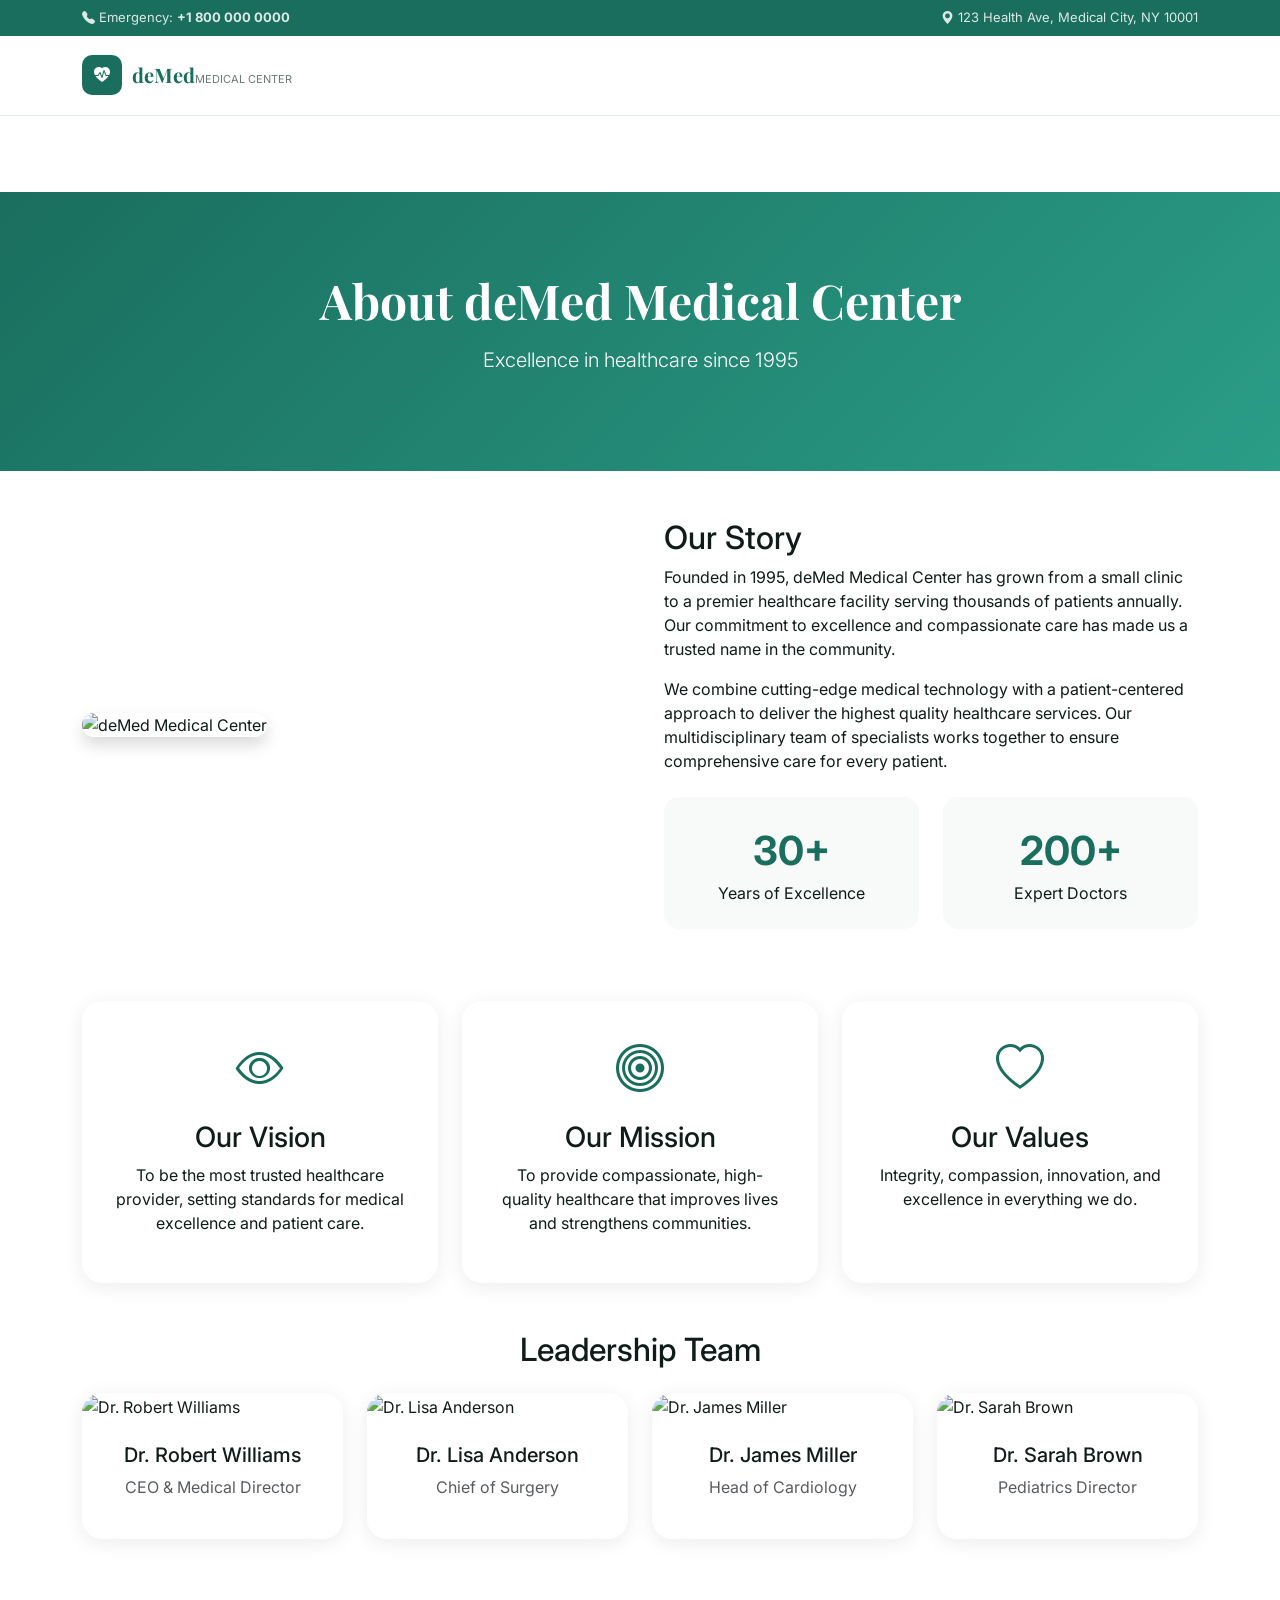
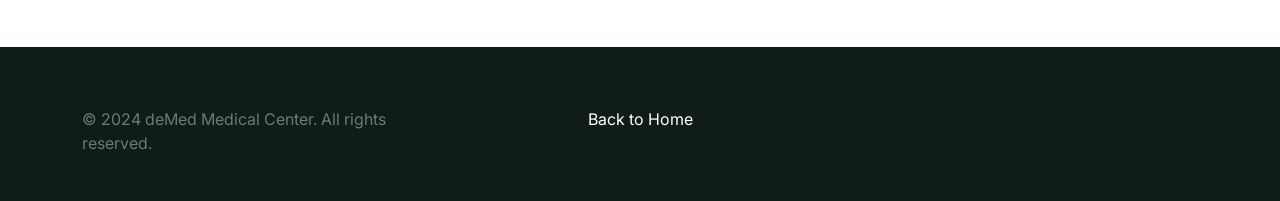
==== pages/about.html @ dff08c39 "first commit" ====
<!DOCTYPE html>
<html lang="en">
<head>
  <meta charset="UTF-8" />
  <meta name="viewport" content="width=device-width, initial-scale=1.0" />
  <title>About Us - deMed Medical Center</title>
  <link href="https://cdn.jsdelivr.net/npm/bootstrap@5.3.3/dist/css/bootstrap.min.css" rel="stylesheet" />
  <link href="https://cdn.jsdelivr.net/npm/bootstrap-icons@1.11.3/font/bootstrap-icons.css" rel="stylesheet" />
  <link href="https://fonts.googleapis.com/css2?family=Inter:wght@300;400;500;600;700&family=Playfair+Display:wght@600;700&display=swap" rel="stylesheet" />
  <style>
    :root {
      --primary: #1a6e5e;
      --primary-light: #e8f5f2;
      --primary-mid: #2a9d87;
      --accent: #e8734a;
      --dark: #0f1c1a;
      --text-muted: #6b7a78;
      --border: #e2eae8;
      --white: #ffffff;
      --surface: #f7faf9;
    }
    * { margin: 0; padding: 0; box-sizing: border-box; }
    body { font-family: 'Inter', sans-serif; color: var(--dark); background: var(--white); }
    
    .navbar-top-bar { background: var(--primary); padding: 8px 0; font-size: 13px; color: rgba(255,255,255,0.85); }
    .navbar-top-bar a { color: rgba(255,255,255,0.85); text-decoration: none; }
    .main-navbar { background: var(--white); height: 80px; border-bottom: 1px solid var(--border); position: sticky; top: 0; z-index: 1000; }
    .navbar-brand { display: flex; align-items: center; gap: 10px; text-decoration: none; }
    .brand-icon { width: 40px; height: 40px; background: var(--primary); border-radius: 10px; display: flex; align-items: center; justify-content: center; color: #fff; }
    .brand-text strong { font-family: 'Playfair Display', serif; font-size: 20px; color: var(--primary); }
    .brand-text span { font-size: 11px; color: var(--text-muted); text-transform: uppercase; }
    .nav-link-custom { font-size: 14px; font-weight: 500; color: var(--dark) !important; padding: 8px 14px !important; border-radius: 8px; }
    .nav-link-custom:hover { color: var(--primary) !important; background: var(--primary-light); }
    .dropdown-menu-custom { border: 1px solid var(--border); border-radius: 12px; box-shadow: 0 12px 32px rgba(15,28,26,.1); padding: 8px; }
    .dropdown-item { font-size: 13.5px; border-radius: 8px; padding: 9px 14px; }
    .dropdown-item:hover { background: var(--primary-light); color: var(--primary); }
    .nav-cta-login { color: var(--primary) !important; border: 1.5px solid var(--primary); border-radius: 8px; padding: 8px 20px !important; text-decoration: none; }
    .nav-cta-signup { background: var(--primary); color: #fff !important; border-radius: 8px; padding: 9px 22px !important; text-decoration: none; }
    
    .page-header { background: linear-gradient(135deg, var(--primary) 0%, var(--primary-mid) 100%); color: white; padding: 80px 0; margin-top: 76px; }
    .page-title { font-size: 3rem; font-weight: 700; margin-bottom: 1rem; font-family: 'Playfair Display', serif; }
    .about-card { background: white; border-radius: 20px; padding: 2rem; box-shadow: 0 4px 20px rgba(0,0,0,0.08); height: 100%; transition: transform 0.3s ease; }
    .about-card:hover { transform: translateY(-5px); }
    .milestone-item { text-align: center; padding: 1.5rem; background: var(--surface); border-radius: 15px; }
    .milestone-number { font-size: 2.5rem; font-weight: 700; color: var(--primary); }
    .team-card { background: white; border-radius: 20px; overflow: hidden; box-shadow: 0 4px 20px rgba(0,0,0,0.08); transition: transform 0.3s ease; }
    .team-card:hover { transform: translateY(-5px); }
    .team-img { width: 100%; height: 280px; object-fit: cover; }
    .team-info { padding: 1.5rem; text-align: center; }
    .footer { background: var(--dark); color: var(--text-muted); padding: 60px 0 30px; margin-top: 60px; }
    @media (max-width: 768px) { .page-title { font-size: 2rem; } }
  </style>
</head>
<body>

<div class="navbar-top-bar">
  <div class="container">
    <div class="d-flex justify-content-between align-items-center flex-wrap" style="gap:8px;">
      <div><i class="bi bi-telephone-fill"></i> Emergency: <a href="tel:+18000000000"><strong>+1 800 000 0000</strong></a></div>
      <div><i class="bi bi-geo-alt-fill"></i> 123 Health Ave, Medical City, NY 10001</div>
    </div>
  </div>
</div>

<nav class="main-navbar">
  <div class="container h-100 d-flex align-items-center">
    <a class="navbar-brand me-auto" href="../index.html">
      <div class="brand-icon"><i class="bi bi-heart-pulse-fill"></i></div>
      <div class="brand-text"><strong>deMed</strong><span>Medical Center</span></div>
    </a>
    <button class="navbar-toggler border-0 ms-2 d-lg-none" type="button" data-bs-toggle="collapse" data-bs-target="#mainMenu">
      <i class="bi bi-list" style="font-size:26px;"></i>
    </button>
    <div class="collapse navbar-collapse" id="mainMenu">
      <ul class="navbar-nav ms-auto align-items-lg-center">
        <li><a class="nav-link nav-link-custom" href="../index.html">Home</a></li>
        <li><a class="nav-link nav-link-custom active" href="about.html">About</a></li>
        <li class="nav-item dropdown">
          <a class="nav-link nav-link-custom dropdown-toggle" href="#" data-bs-toggle="dropdown">Services</a>
          <ul class="dropdown-menu dropdown-menu-custom">
            <li><a class="dropdown-item" href="medical-checkup.html">Medical Checkup</a></li>
            <li><a class="dropdown-item" href="emergency-care.html">Emergency Care</a></li>
          </ul>
        </li>
        <li class="nav-item dropdown">
          <a class="nav-link nav-link-custom dropdown-toggle" href="#" data-bs-toggle="dropdown">Pages</a>
          <ul class="dropdown-menu dropdown-menu-custom">
            <li><a class="dropdown-item" href="faqs.html">FAQs</a></li>
            <li><a class="dropdown-item" href="doctors-staff.html">Doctors & Staff</a></li>
            <li><a class="dropdown-item" href="profile.html">Profile</a></li>
            <li><a class="dropdown-item" href="blog.html">Blog</a></li>
            <li><a class="dropdown-item" href="contact.html">Contact</a></li>
          </ul>
        </li>
      </ul>
      <div class="d-flex gap-2 ms-lg-3 mt-3 mt-lg-0">
        <a href="#" class="nav-cta-login">Log in</a>
        <a href="#" class="nav-cta-signup">Sign Up</a>
      </div>
    </div>
  </div>
</nav>

<section class="page-header">
  <div class="container text-center">
    <h1 class="page-title">About deMed Medical Center</h1>
    <p class="lead">Excellence in healthcare since 1995</p>
  </div>
</section>

<section class="container py-5">
  <div class="row align-items-center g-5">
    <div class="col-lg-6">
      <img src="https://images.unsplash.com/photo-1519494026892-80bbd2d6fd0d?w=600&h=450&fit=crop" alt="deMed Medical Center" class="img-fluid rounded-4 shadow">
    </div>
    <div class="col-lg-6">
      <h2>Our Story</h2>
      <p>Founded in 1995, deMed Medical Center has grown from a small clinic to a premier healthcare facility serving thousands of patients annually. Our commitment to excellence and compassionate care has made us a trusted name in the community.</p>
      <p>We combine cutting-edge medical technology with a patient-centered approach to deliver the highest quality healthcare services. Our multidisciplinary team of specialists works together to ensure comprehensive care for every patient.</p>
      <div class="row mt-4">
        <div class="col-6">
          <div class="milestone-item">
            <div class="milestone-number">30+</div>
            <div>Years of Excellence</div>
          </div>
        </div>
        <div class="col-6">
          <div class="milestone-item">
            <div class="milestone-number">200+</div>
            <div>Expert Doctors</div>
          </div>
        </div>
      </div>
    </div>
  </div>
  
  <div class="row mt-5 g-4">
    <div class="col-md-4">
      <div class="about-card text-center">
        <i class="bi bi-eye" style="font-size: 48px; color: var(--primary);"></i>
        <h3 class="mt-3">Our Vision</h3>
        <p>To be the most trusted healthcare provider, setting standards for medical excellence and patient care.</p>
      </div>
    </div>
    <div class="col-md-4">
      <div class="about-card text-center">
        <i class="bi bi-bullseye" style="font-size: 48px; color: var(--primary);"></i>
        <h3 class="mt-3">Our Mission</h3>
        <p>To provide compassionate, high-quality healthcare that improves lives and strengthens communities.</p>
      </div>
    </div>
    <div class="col-md-4">
      <div class="about-card text-center">
        <i class="bi bi-heart" style="font-size: 48px; color: var(--primary);"></i>
        <h3 class="mt-3">Our Values</h3>
        <p>Integrity, compassion, innovation, and excellence in everything we do.</p>
      </div>
    </div>
  </div>
  
  <h2 class="text-center mt-5 mb-4">Leadership Team</h2>
  <div class="row g-4">
    <div class="col-md-3">
      <div class="team-card">
        <img src="https://randomuser.me/api/portraits/men/1.jpg" alt="Dr. Robert Williams" class="team-img">
        <div class="team-info">
          <h5>Dr. Robert Williams</h5>
          <p class="text-muted">CEO & Medical Director</p>
        </div>
      </div>
    </div>
    <div class="col-md-3">
      <div class="team-card">
        <img src="https://randomuser.me/api/portraits/women/2.jpg" alt="Dr. Lisa Anderson" class="team-img">
        <div class="team-info">
          <h5>Dr. Lisa Anderson</h5>
          <p class="text-muted">Chief of Surgery</p>
        </div>
      </div>
    </div>
    <div class="col-md-3">
      <div class="team-card">
        <img src="https://randomuser.me/api/portraits/men/3.jpg" alt="Dr. James Miller" class="team-img">
        <div class="team-info">
          <h5>Dr. James Miller</h5>
          <p class="text-muted">Head of Cardiology</p>
        </div>
      </div>
    </div>
    <div class="col-md-3">
      <div class="team-card">
        <img src="https://randomuser.me/api/portraits/women/4.jpg" alt="Dr. Sarah Brown" class="team-img">
        <div class="team-info">
          <h5>Dr. Sarah Brown</h5>
          <p class="text-muted">Pediatrics Director</p>
        </div>
      </div>
    </div>
  </div>
</section>

<footer class="footer">
  <div class="container">
    <div class="row">
      <div class="col-lg-4"><p>© 2024 deMed Medical Center. All rights reserved.</p></div>
      <div class="col-lg-4 text-center"><a href="../index.html" style="color: white; text-decoration: none;">Back to Home</a></div>
    </div>
  </div>
</footer>

<script src="https://cdn.jsdelivr.net/npm/bootstrap@5.3.3/dist/js/bootstrap.bundle.min.js"></script>
</body>
</html>
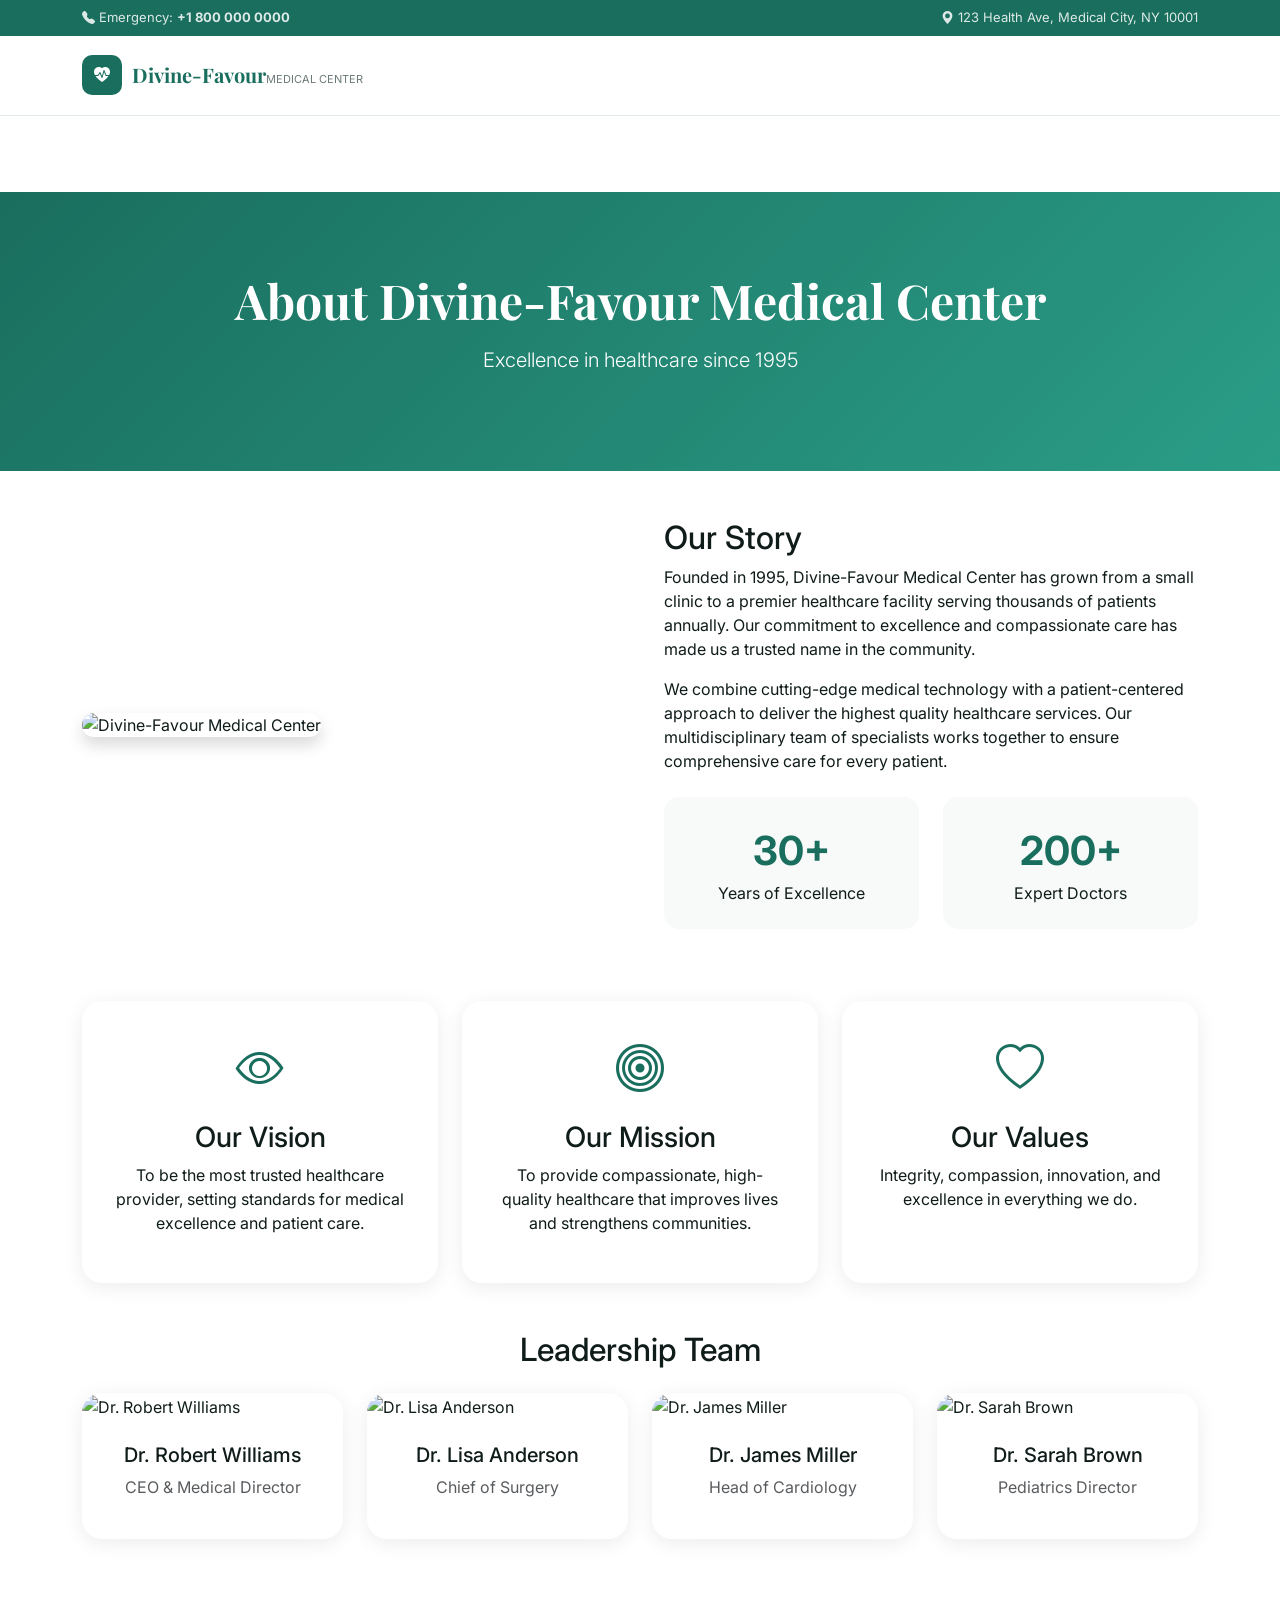
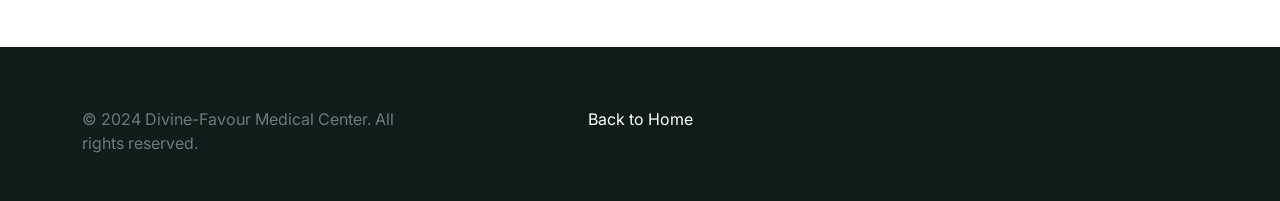
==== commit 71b8e2f6: "Project2" ====
--- a/pages/about.html
+++ b/pages/about.html
@@ -3,7 +3,7 @@
 <head>
   <meta charset="UTF-8" />
   <meta name="viewport" content="width=device-width, initial-scale=1.0" />
-  <title>About Us - deMed Medical Center</title>
+  <title>About Us - Divine-Favour Medical Center</title>
   <link href="https://cdn.jsdelivr.net/npm/bootstrap@5.3.3/dist/css/bootstrap.min.css" rel="stylesheet" />
   <link href="https://cdn.jsdelivr.net/npm/bootstrap-icons@1.11.3/font/bootstrap-icons.css" rel="stylesheet" />
   <link href="https://fonts.googleapis.com/css2?family=Inter:wght@300;400;500;600;700&family=Playfair+Display:wght@600;700&display=swap" rel="stylesheet" />
@@ -66,7 +66,7 @@
   <div class="container h-100 d-flex align-items-center">
     <a class="navbar-brand me-auto" href="../index.html">
       <div class="brand-icon"><i class="bi bi-heart-pulse-fill"></i></div>
-      <div class="brand-text"><strong>deMed</strong><span>Medical Center</span></div>
+      <div class="brand-text"><strong>Divine-Favour</strong><span>Medical Center</span></div>
     </a>
     <button class="navbar-toggler border-0 ms-2 d-lg-none" type="button" data-bs-toggle="collapse" data-bs-target="#mainMenu">
       <i class="bi bi-list" style="font-size:26px;"></i>
@@ -103,7 +103,7 @@
 
 <section class="page-header">
   <div class="container text-center">
-    <h1 class="page-title">About deMed Medical Center</h1>
+    <h1 class="page-title">About Divine-Favour Medical Center</h1>
     <p class="lead">Excellence in healthcare since 1995</p>
   </div>
 </section>
@@ -111,11 +111,11 @@
 <section class="container py-5">
   <div class="row align-items-center g-5">
     <div class="col-lg-6">
-      <img src="https://images.unsplash.com/photo-1519494026892-80bbd2d6fd0d?w=600&h=450&fit=crop" alt="deMed Medical Center" class="img-fluid rounded-4 shadow">
+      <img src="https://images.unsplash.com/photo-1519494026892-80bbd2d6fd0d?w=600&h=450&fit=crop" alt="Divine-Favour Medical Center" class="img-fluid rounded-4 shadow">
     </div>
     <div class="col-lg-6">
       <h2>Our Story</h2>
-      <p>Founded in 1995, deMed Medical Center has grown from a small clinic to a premier healthcare facility serving thousands of patients annually. Our commitment to excellence and compassionate care has made us a trusted name in the community.</p>
+      <p>Founded in 1995, Divine-Favour Medical Center has grown from a small clinic to a premier healthcare facility serving thousands of patients annually. Our commitment to excellence and compassionate care has made us a trusted name in the community.</p>
       <p>We combine cutting-edge medical technology with a patient-centered approach to deliver the highest quality healthcare services. Our multidisciplinary team of specialists works together to ensure comprehensive care for every patient.</p>
       <div class="row mt-4">
         <div class="col-6">
@@ -202,7 +202,7 @@
 <footer class="footer">
   <div class="container">
     <div class="row">
-      <div class="col-lg-4"><p>© 2024 deMed Medical Center. All rights reserved.</p></div>
+      <div class="col-lg-4"><p>© 2024 Divine-Favour Medical Center. All rights reserved.</p></div>
       <div class="col-lg-4 text-center"><a href="../index.html" style="color: white; text-decoration: none;">Back to Home</a></div>
     </div>
   </div>
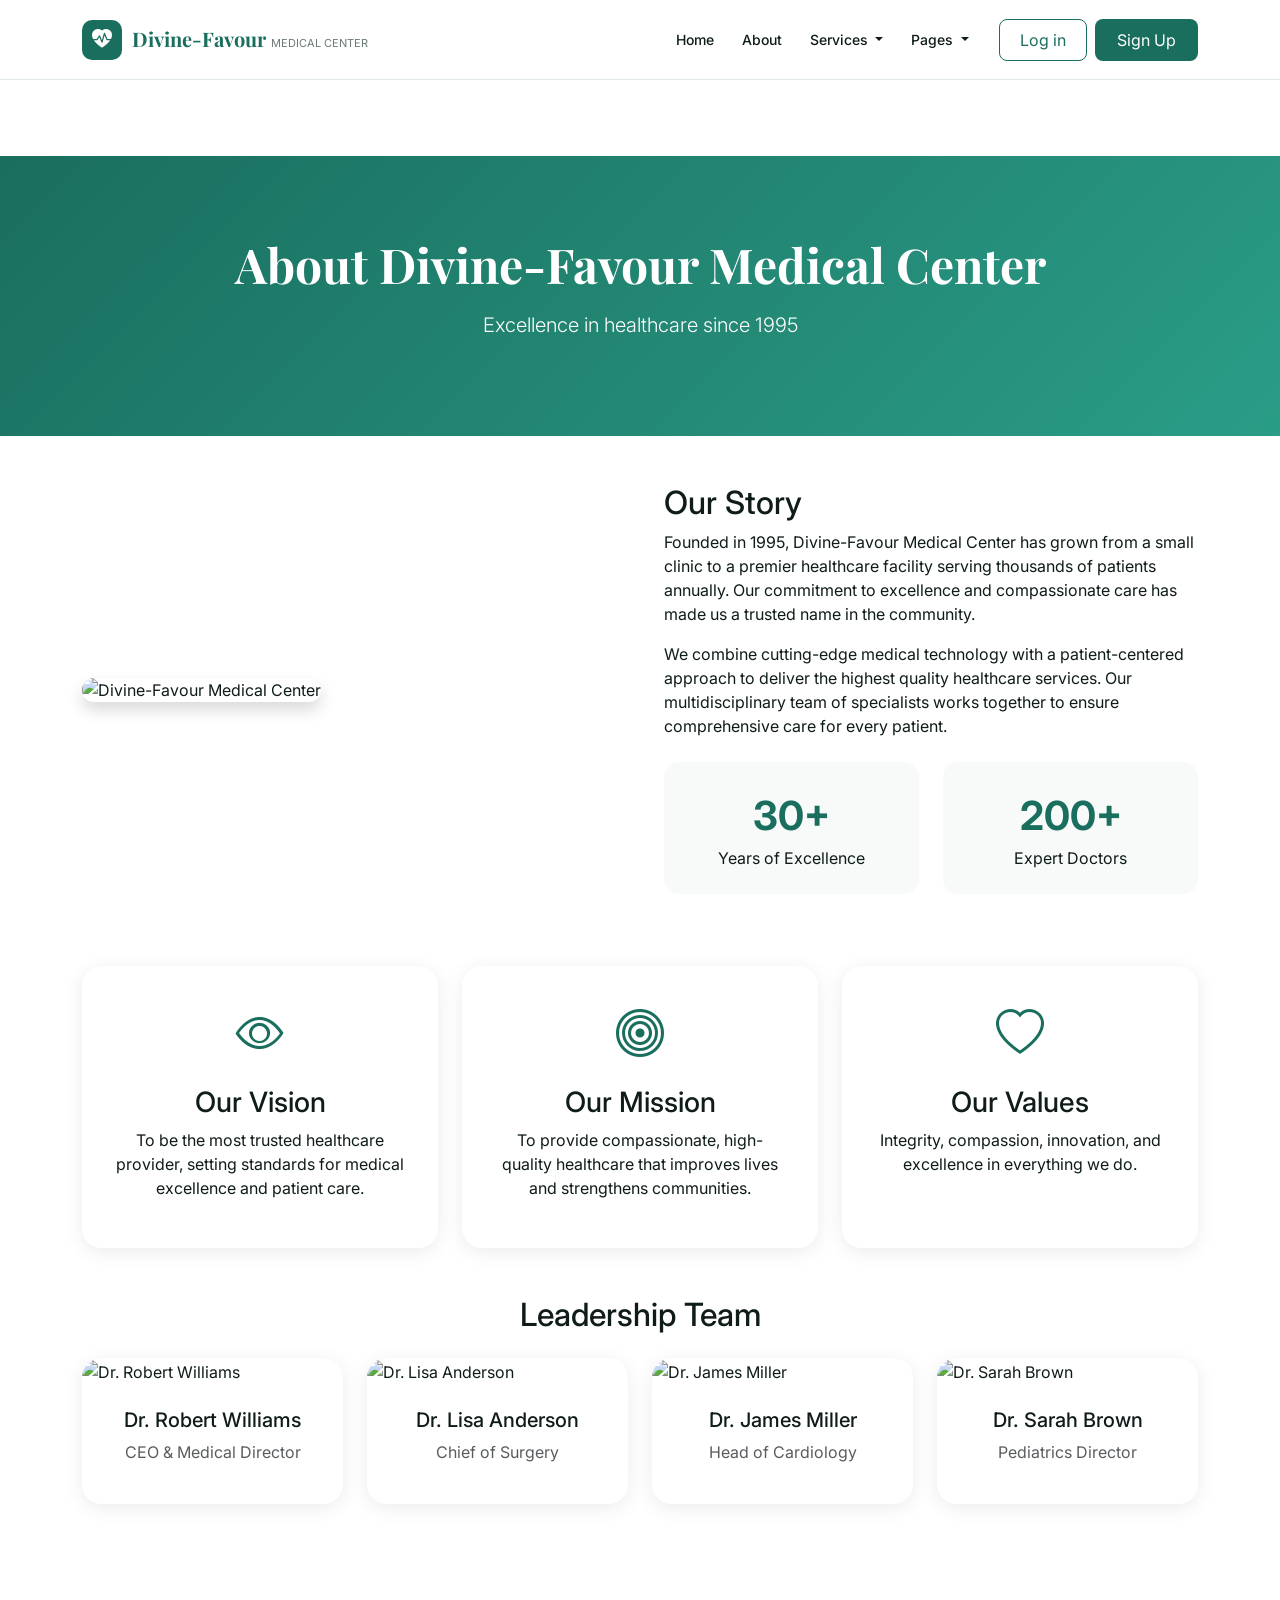
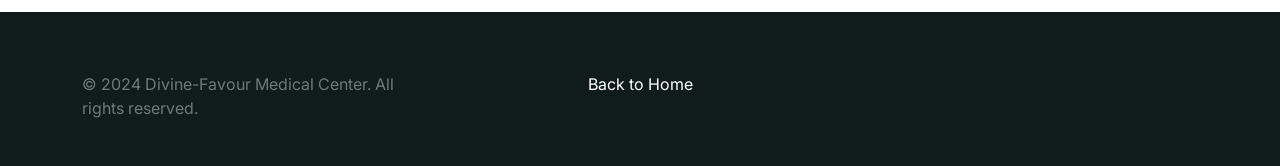
==== commit 902c499a: "project3" ====
--- a/pages/about.html
+++ b/pages/about.html
@@ -53,46 +53,68 @@
 </head>
 <body>
 
-<div class="navbar-top-bar">
+<!-- Main Navigation Bar -->
+<nav class="main-navbar navbar navbar-expand-lg">
   <div class="container">
-    <div class="d-flex justify-content-between align-items-center flex-wrap" style="gap:8px;">
-      <div><i class="bi bi-telephone-fill"></i> Emergency: <a href="tel:+18000000000"><strong>+1 800 000 0000</strong></a></div>
-      <div><i class="bi bi-geo-alt-fill"></i> 123 Health Ave, Medical City, NY 10001</div>
-    </div>
-  </div>
-</div>
-
-<nav class="main-navbar">
-  <div class="container h-100 d-flex align-items-center">
-    <a class="navbar-brand me-auto" href="../index.html">
-      <div class="brand-icon"><i class="bi bi-heart-pulse-fill"></i></div>
-      <div class="brand-text"><strong>Divine-Favour</strong><span>Medical Center</span></div>
+    <!-- Brand / Logo -->
+    <a class="navbar-brand" href="#">
+      <div class="brand-icon">
+        <i class="bi bi-heart-pulse-fill"></i>
+      </div>
+      <div class="brand-text">
+        <strong>Divine-Favour</strong>
+        <span>Medical Center</span>
+      </div>
     </a>
-    <button class="navbar-toggler border-0 ms-2 d-lg-none" type="button" data-bs-toggle="collapse" data-bs-target="#mainMenu">
-      <i class="bi bi-list" style="font-size:26px;"></i>
+
+    <!-- Mobile Toggle Button -->
+    <button class="navbar-toggler" type="button" data-bs-toggle="collapse" data-bs-target="#mainNavbar">
+      <span class="navbar-toggler-icon"></span>
     </button>
-    <div class="collapse navbar-collapse" id="mainMenu">
-      <ul class="navbar-nav ms-auto align-items-lg-center">
-        <li><a class="nav-link nav-link-custom" href="../index.html">Home</a></li>
-        <li><a class="nav-link nav-link-custom active" href="about.html">About</a></li>
+
+    <!-- Navigation Links -->
+    <div class="collapse navbar-collapse" id="mainNavbar">
+      <ul class="navbar-nav ms-auto mb-2 mb-lg-0 align-items-lg-center">
+        <!-- Home Link -->
+        <li class="nav-item">
+          <a class="nav-link nav-link-custom active" href="/index.html">Home</a>
+        </li>
+        
+        <!-- About Link -->
+        <li class="nav-item">
+          <a class="nav-link nav-link-custom" href="/pages/about.html">About</a>
+        </li>
+
+        <!-- Services Dropdown -->
         <li class="nav-item dropdown">
-          <a class="nav-link nav-link-custom dropdown-toggle" href="#" data-bs-toggle="dropdown">Services</a>
+          <a class="nav-link nav-link-custom dropdown-toggle" href="#" data-bs-toggle="dropdown">
+            Services
+          </a>
           <ul class="dropdown-menu dropdown-menu-custom">
-            <li><a class="dropdown-item" href="medical-checkup.html">Medical Checkup</a></li>
-            <li><a class="dropdown-item" href="emergency-care.html">Emergency Care</a></li>
+            <li><a class="dropdown-item" href="/pages/medical-checkup.html"><i class="bi bi-heart-pulse"></i>Medical Checkup</a></li>
+            <li><a class="dropdown-item" href="/pages/emergency-care.html"><i class="bi bi-truck-front"></i>Emergency Care</a></li>
+            <li><a class="dropdown-item" href="/pages/insurance.html"><i class="bi bi-shield-check"></i>Insurance</a></li>
+            <li><a class="dropdown-item" href="/pages/appointment.html"><i class="bi bi-calendar-check"></i>Appointment</a></li>
           </ul>
         </li>
+
+        <!-- Pages Dropdown -->
         <li class="nav-item dropdown">
-          <a class="nav-link nav-link-custom dropdown-toggle" href="#" data-bs-toggle="dropdown">Pages</a>
+          <a class="nav-link nav-link-custom dropdown-toggle" href="#" data-bs-toggle="dropdown">
+            Pages
+          </a>
           <ul class="dropdown-menu dropdown-menu-custom">
-            <li><a class="dropdown-item" href="faqs.html">FAQs</a></li>
-            <li><a class="dropdown-item" href="doctors-staff.html">Doctors & Staff</a></li>
-            <li><a class="dropdown-item" href="profile.html">Profile</a></li>
-            <li><a class="dropdown-item" href="blog.html">Blog</a></li>
-            <li><a class="dropdown-item" href="contact.html">Contact</a></li>
+            <li><a class="dropdown-item" href="/pages/faqs.html"><i class="bi bi-question-circle"></i>FAQs</a></li>
+            <li><a class="dropdown-item" href="/pages/doctors-staff.html"><i class="bi bi-people"></i>Doctors & Staff</a></li>
+            <li><a class="dropdown-item" href="/pages/profile.html"><i class="bi bi-person-circle"></i>Profile</a></li>
+            <li><a class="dropdown-item" href="/pages/blog.html"><i class="bi bi-newspaper"></i>Blog</a></li>
+            <li><hr class="dropdown-divider my-1"></li>
+            <li><a class="dropdown-item" href="/pages/contact.html"><i class="bi bi-envelope"></i>Contact</a></li>
           </ul>
         </li>
       </ul>
+
+      <!-- Action Buttons -->
       <div class="d-flex gap-2 ms-lg-3 mt-3 mt-lg-0">
         <a href="#" class="nav-cta-login">Log in</a>
         <a href="#" class="nav-cta-signup">Sign Up</a>
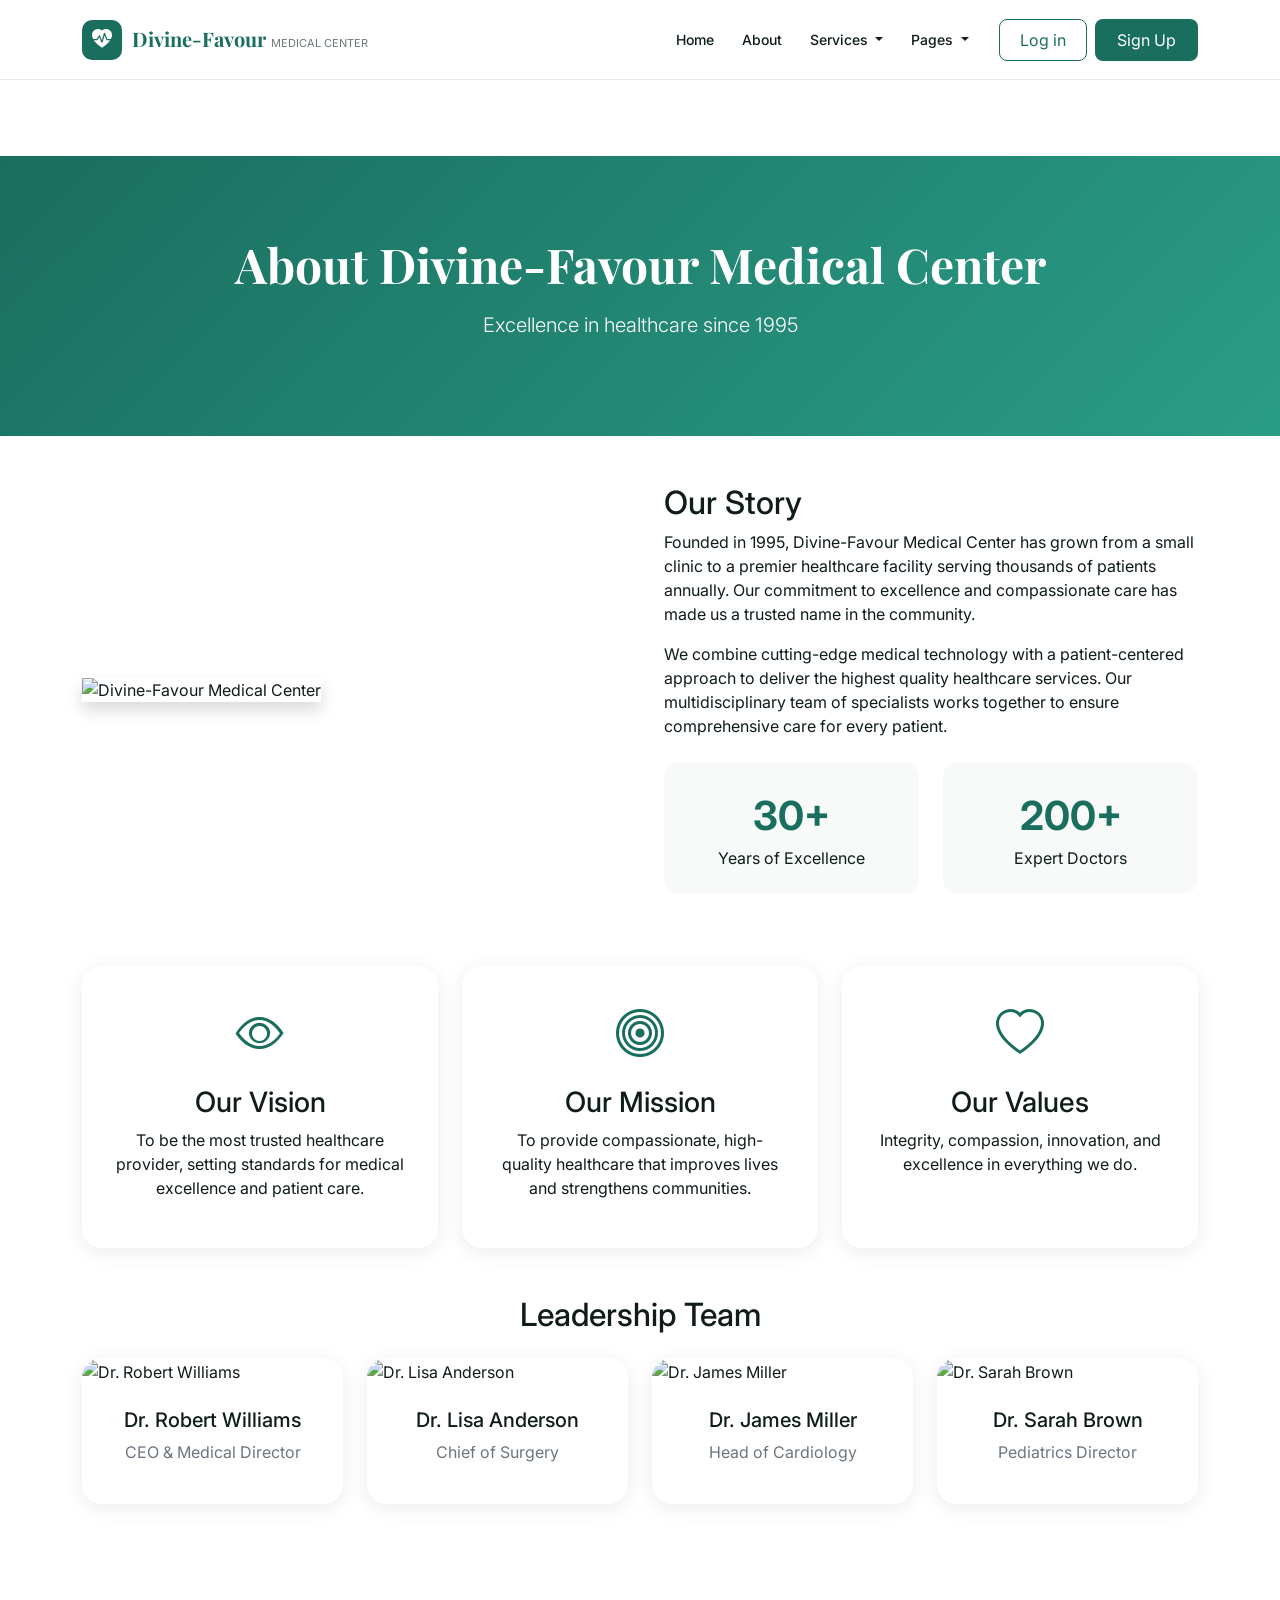
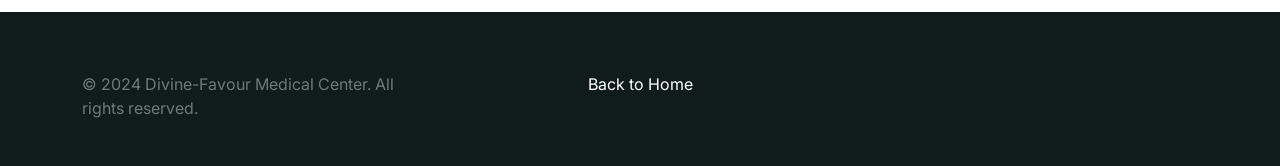
==== commit a0fd3d19: "Project 5" ====
--- a/pages/about.html
+++ b/pages/about.html
@@ -1,235 +1,306 @@
-<!DOCTYPE html>
+<!doctype html>
 <html lang="en">
-<head>
-  <meta charset="UTF-8" />
-  <meta name="viewport" content="width=device-width, initial-scale=1.0" />
-  <title>About Us - Divine-Favour Medical Center</title>
-  <link href="https://cdn.jsdelivr.net/npm/bootstrap@5.3.3/dist/css/bootstrap.min.css" rel="stylesheet" />
-  <link href="https://cdn.jsdelivr.net/npm/bootstrap-icons@1.11.3/font/bootstrap-icons.css" rel="stylesheet" />
-  <link href="https://fonts.googleapis.com/css2?family=Inter:wght@300;400;500;600;700&family=Playfair+Display:wght@600;700&display=swap" rel="stylesheet" />
-  <style>
-    :root {
-      --primary: #1a6e5e;
-      --primary-light: #e8f5f2;
-      --primary-mid: #2a9d87;
-      --accent: #e8734a;
-      --dark: #0f1c1a;
-      --text-muted: #6b7a78;
-      --border: #e2eae8;
-      --white: #ffffff;
-      --surface: #f7faf9;
-    }
-    * { margin: 0; padding: 0; box-sizing: border-box; }
-    body { font-family: 'Inter', sans-serif; color: var(--dark); background: var(--white); }
-    
-    .navbar-top-bar { background: var(--primary); padding: 8px 0; font-size: 13px; color: rgba(255,255,255,0.85); }
-    .navbar-top-bar a { color: rgba(255,255,255,0.85); text-decoration: none; }
-    .main-navbar { background: var(--white); height: 80px; border-bottom: 1px solid var(--border); position: sticky; top: 0; z-index: 1000; }
-    .navbar-brand { display: flex; align-items: center; gap: 10px; text-decoration: none; }
-    .brand-icon { width: 40px; height: 40px; background: var(--primary); border-radius: 10px; display: flex; align-items: center; justify-content: center; color: #fff; }
-    .brand-text strong { font-family: 'Playfair Display', serif; font-size: 20px; color: var(--primary); }
-    .brand-text span { font-size: 11px; color: var(--text-muted); text-transform: uppercase; }
-    .nav-link-custom { font-size: 14px; font-weight: 500; color: var(--dark) !important; padding: 8px 14px !important; border-radius: 8px; }
-    .nav-link-custom:hover { color: var(--primary) !important; background: var(--primary-light); }
-    .dropdown-menu-custom { border: 1px solid var(--border); border-radius: 12px; box-shadow: 0 12px 32px rgba(15,28,26,.1); padding: 8px; }
-    .dropdown-item { font-size: 13.5px; border-radius: 8px; padding: 9px 14px; }
-    .dropdown-item:hover { background: var(--primary-light); color: var(--primary); }
-    .nav-cta-login { color: var(--primary) !important; border: 1.5px solid var(--primary); border-radius: 8px; padding: 8px 20px !important; text-decoration: none; }
-    .nav-cta-signup { background: var(--primary); color: #fff !important; border-radius: 8px; padding: 9px 22px !important; text-decoration: none; }
-    
-    .page-header { background: linear-gradient(135deg, var(--primary) 0%, var(--primary-mid) 100%); color: white; padding: 80px 0; margin-top: 76px; }
-    .page-title { font-size: 3rem; font-weight: 700; margin-bottom: 1rem; font-family: 'Playfair Display', serif; }
-    .about-card { background: white; border-radius: 20px; padding: 2rem; box-shadow: 0 4px 20px rgba(0,0,0,0.08); height: 100%; transition: transform 0.3s ease; }
-    .about-card:hover { transform: translateY(-5px); }
-    .milestone-item { text-align: center; padding: 1.5rem; background: var(--surface); border-radius: 15px; }
-    .milestone-number { font-size: 2.5rem; font-weight: 700; color: var(--primary); }
-    .team-card { background: white; border-radius: 20px; overflow: hidden; box-shadow: 0 4px 20px rgba(0,0,0,0.08); transition: transform 0.3s ease; }
-    .team-card:hover { transform: translateY(-5px); }
-    .team-img { width: 100%; height: 280px; object-fit: cover; }
-    .team-info { padding: 1.5rem; text-align: center; }
-    .footer { background: var(--dark); color: var(--text-muted); padding: 60px 0 30px; margin-top: 60px; }
-    @media (max-width: 768px) { .page-title { font-size: 2rem; } }
-  </style>
-</head>
-<body>
-
-<!-- Main Navigation Bar -->
-<nav class="main-navbar navbar navbar-expand-lg">
-  <div class="container">
-    <!-- Brand / Logo -->
-    <a class="navbar-brand" href="#">
-      <div class="brand-icon">
-        <i class="bi bi-heart-pulse-fill"></i>
-      </div>
-      <div class="brand-text">
-        <strong>Divine-Favour</strong>
-        <span>Medical Center</span>
-      </div>
-    </a>
-
-    <!-- Mobile Toggle Button -->
-    <button class="navbar-toggler" type="button" data-bs-toggle="collapse" data-bs-target="#mainNavbar">
-      <span class="navbar-toggler-icon"></span>
-    </button>
-
-    <!-- Navigation Links -->
-    <div class="collapse navbar-collapse" id="mainNavbar">
-      <ul class="navbar-nav ms-auto mb-2 mb-lg-0 align-items-lg-center">
-        <!-- Home Link -->
-        <li class="nav-item">
-          <a class="nav-link nav-link-custom active" href="/index.html">Home</a>
-        </li>
-        
-        <!-- About Link -->
-        <li class="nav-item">
-          <a class="nav-link nav-link-custom" href="/pages/about.html">About</a>
-        </li>
-
-        <!-- Services Dropdown -->
-        <li class="nav-item dropdown">
-          <a class="nav-link nav-link-custom dropdown-toggle" href="#" data-bs-toggle="dropdown">
-            Services
-          </a>
-          <ul class="dropdown-menu dropdown-menu-custom">
-            <li><a class="dropdown-item" href="/pages/medical-checkup.html"><i class="bi bi-heart-pulse"></i>Medical Checkup</a></li>
-            <li><a class="dropdown-item" href="/pages/emergency-care.html"><i class="bi bi-truck-front"></i>Emergency Care</a></li>
-            <li><a class="dropdown-item" href="/pages/insurance.html"><i class="bi bi-shield-check"></i>Insurance</a></li>
-            <li><a class="dropdown-item" href="/pages/appointment.html"><i class="bi bi-calendar-check"></i>Appointment</a></li>
+  <head>
+    <meta charset="UTF-8" />
+    <meta name="viewport" content="width=device-width, initial-scale=1.0" />
+    <title>About Us - Divine-Favour Medical Center</title>
+    <link rel="stylesheet" href="/css/bootstrap.min.css" />
+    <link
+      href="https://cdn.jsdelivr.net/npm/bootstrap-icons@1.11.3/font/bootstrap-icons.css"
+      rel="stylesheet"
+    />
+    <link
+      href="https://fonts.googleapis.com/css2?family=Inter:wght@300;400;500;600;700&family=Playfair+Display:wght@600;700&display=swap"
+      rel="stylesheet"
+    />
+
+    <link rel="stylesheet" href="css2/about.css" />
+  </head>
+  <body>
+    <!-- Main Navigation Bar -->
+    <nav class="main-navbar navbar navbar-expand-lg">
+      <div class="container">
+        <!-- Brand / Logo -->
+        <a class="navbar-brand" href="#">
+          <div class="brand-icon">
+            <i class="bi bi-heart-pulse-fill"></i>
+          </div>
+          <div class="brand-text">
+            <strong>Divine-Favour</strong>
+            <span>Medical Center</span>
+          </div>
+        </a>
+
+        <!-- Mobile Toggle Button -->
+        <button
+          class="navbar-toggler"
+          type="button"
+          data-bs-toggle="collapse"
+          data-bs-target="#mainNavbar"
+        >
+          <span class="navbar-toggler-icon"></span>
+        </button>
+
+        <!-- Navigation Links -->
+        <div class="collapse navbar-collapse" id="mainNavbar">
+          <ul class="navbar-nav ms-auto mb-2 mb-lg-0 align-items-lg-center">
+            <!-- Home Link -->
+            <li class="nav-item">
+              <a class="nav-link nav-link-custom active" href="/index.html"
+                >Home</a
+              >
+            </li>
+
+            <!-- About Link -->
+            <li class="nav-item">
+              <a class="nav-link nav-link-custom" href="/pages/about.html"
+                >About</a
+              >
+            </li>
+
+            <!-- Services Dropdown -->
+            <li class="nav-item dropdown">
+              <a
+                class="nav-link nav-link-custom dropdown-toggle"
+                href="#"
+                data-bs-toggle="dropdown"
+              >
+                Services
+              </a>
+              <ul class="dropdown-menu dropdown-menu-custom">
+                <li>
+                  <a class="dropdown-item" href="/pages/medical-checkup.html"
+                    ><i class="bi bi-heart-pulse"></i>Medical Checkup</a
+                  >
+                </li>
+                <li>
+                  <a class="dropdown-item" href="/pages/emergency-care.html"
+                    ><i class="bi bi-truck-front"></i>Emergency Care</a
+                  >
+                </li>
+                <li>
+                  <a class="dropdown-item" href="/pages/insurance.html"
+                    ><i class="bi bi-shield-check"></i>Insurance</a
+                  >
+                </li>
+                <li>
+                  <a class="dropdown-item" href="/pages/appointment.html"
+                    ><i class="bi bi-calendar-check"></i>Appointment</a
+                  >
+                </li>
+              </ul>
+            </li>
+
+            <!-- Pages Dropdown -->
+            <li class="nav-item dropdown">
+              <a
+                class="nav-link nav-link-custom dropdown-toggle"
+                href="#"
+                data-bs-toggle="dropdown"
+              >
+                Pages
+              </a>
+              <ul class="dropdown-menu dropdown-menu-custom">
+                <li>
+                  <a class="dropdown-item" href="/pages/faqs.html"
+                    ><i class="bi bi-question-circle"></i>FAQs</a
+                  >
+                </li>
+                <li>
+                  <a class="dropdown-item" href="/pages/doctors-staff.html"
+                    ><i class="bi bi-people"></i>Doctors & Staff</a
+                  >
+                </li>
+                <li>
+                  <a class="dropdown-item" href="/pages/profile.html"
+                    ><i class="bi bi-person-circle"></i>Profile</a
+                  >
+                </li>
+                <li>
+                  <a class="dropdown-item" href="#"
+                    ><i class="bi bi-newspaper"></i>Blog</a
+                  >
+                </li>
+                <li><hr class="dropdown-divider my-1" /></li>
+                <li>
+                  <a class="dropdown-item" href="/pages/contact.html"
+                    ><i class="bi bi-envelope"></i>Contact</a
+                  >
+                </li>
+              </ul>
+            </li>
           </ul>
-        </li>
-
-        <!-- Pages Dropdown -->
-        <li class="nav-item dropdown">
-          <a class="nav-link nav-link-custom dropdown-toggle" href="#" data-bs-toggle="dropdown">
-            Pages
-          </a>
-          <ul class="dropdown-menu dropdown-menu-custom">
-            <li><a class="dropdown-item" href="/pages/faqs.html"><i class="bi bi-question-circle"></i>FAQs</a></li>
-            <li><a class="dropdown-item" href="/pages/doctors-staff.html"><i class="bi bi-people"></i>Doctors & Staff</a></li>
-            <li><a class="dropdown-item" href="/pages/profile.html"><i class="bi bi-person-circle"></i>Profile</a></li>
-            <li><a class="dropdown-item" href="/pages/blog.html"><i class="bi bi-newspaper"></i>Blog</a></li>
-            <li><hr class="dropdown-divider my-1"></li>
-            <li><a class="dropdown-item" href="/pages/contact.html"><i class="bi bi-envelope"></i>Contact</a></li>
-          </ul>
-        </li>
-      </ul>
-
-      <!-- Action Buttons -->
-      <div class="d-flex gap-2 ms-lg-3 mt-3 mt-lg-0">
-        <a href="#" class="nav-cta-login">Log in</a>
-        <a href="#" class="nav-cta-signup">Sign Up</a>
-      </div>
-    </div>
-  </div>
-</nav>
-
-<section class="page-header">
-  <div class="container text-center">
-    <h1 class="page-title">About Divine-Favour Medical Center</h1>
-    <p class="lead">Excellence in healthcare since 1995</p>
-  </div>
-</section>
-
-<section class="container py-5">
-  <div class="row align-items-center g-5">
-    <div class="col-lg-6">
-      <img src="https://images.unsplash.com/photo-1519494026892-80bbd2d6fd0d?w=600&h=450&fit=crop" alt="Divine-Favour Medical Center" class="img-fluid rounded-4 shadow">
-    </div>
-    <div class="col-lg-6">
-      <h2>Our Story</h2>
-      <p>Founded in 1995, Divine-Favour Medical Center has grown from a small clinic to a premier healthcare facility serving thousands of patients annually. Our commitment to excellence and compassionate care has made us a trusted name in the community.</p>
-      <p>We combine cutting-edge medical technology with a patient-centered approach to deliver the highest quality healthcare services. Our multidisciplinary team of specialists works together to ensure comprehensive care for every patient.</p>
-      <div class="row mt-4">
-        <div class="col-6">
-          <div class="milestone-item">
-            <div class="milestone-number">30+</div>
-            <div>Years of Excellence</div>
-          </div>
-        </div>
-        <div class="col-6">
-          <div class="milestone-item">
-            <div class="milestone-number">200+</div>
-            <div>Expert Doctors</div>
-          </div>
-        </div>
-      </div>
-    </div>
-  </div>
+
+          <!-- Action Buttons -->
+          <div class="d-flex gap-2 ms-lg-3 mt-3 mt-lg-0">
+            <a href="#" class="nav-cta-login">Log in</a>
+            <a href="#" class="nav-cta-signup">Sign Up</a>
+          </div>
+        </div>
+      </div>
+    </nav>
+
+    <section class="page-header">
+      <div class="container text-center">
+        <h1 class="page-title">About Divine-Favour Medical Center</h1>
+        <p class="lead">Excellence in healthcare since 1995</p>
+      </div>
+    </section>
+
+    <section class="container py-5">
+      <div class="row align-items-center g-5">
+        <div class="col-lg-6">
+          <img
+            src="https://images.unsplash.com/photo-1519494026892-80bbd2d6fd0d?w=600&h=450&fit=crop"
+            alt="Divine-Favour Medical Center"
+            class="img-fluid rounded-4 shadow"
+          />
+        </div>
+        <div class="col-lg-6">
+          <h2>Our Story</h2>
+          <p>
+            Founded in 1995, Divine-Favour Medical Center has grown from a small
+            clinic to a premier healthcare facility serving thousands of
+            patients annually. Our commitment to excellence and compassionate
+            care has made us a trusted name in the community.
+          </p>
+          <p>
+            We combine cutting-edge medical technology with a patient-centered
+            approach to deliver the highest quality healthcare services. Our
+            multidisciplinary team of specialists works together to ensure
+            comprehensive care for every patient.
+          </p>
+          <div class="row mt-4">
+            <div class="col-6">
+              <div class="milestone-item">
+                <div class="milestone-number">30+</div>
+                <div>Years of Excellence</div>
+              </div>
+            </div>
+            <div class="col-6">
+              <div class="milestone-item">
+                <div class="milestone-number">200+</div>
+                <div>Expert Doctors</div>
+              </div>
+            </div>
+          </div>
+        </div>
+      </div>
+
+      <div class="row mt-5 g-4">
+        <div class="col-md-4">
+          <div class="about-card text-center">
+            <i
+              class="bi bi-eye"
+              style="font-size: 48px; color: var(--primary)"
+            ></i>
+            <h3 class="mt-3">Our Vision</h3>
+            <p>
+              To be the most trusted healthcare provider, setting standards for
+              medical excellence and patient care.
+            </p>
+          </div>
+        </div>
+        <div class="col-md-4">
+          <div class="about-card text-center">
+            <i
+              class="bi bi-bullseye"
+              style="font-size: 48px; color: var(--primary)"
+            ></i>
+            <h3 class="mt-3">Our Mission</h3>
+            <p>
+              To provide compassionate, high-quality healthcare that improves
+              lives and strengthens communities.
+            </p>
+          </div>
+        </div>
+        <div class="col-md-4">
+          <div class="about-card text-center">
+            <i
+              class="bi bi-heart"
+              style="font-size: 48px; color: var(--primary)"
+            ></i>
+            <h3 class="mt-3">Our Values</h3>
+            <p>
+              Integrity, compassion, innovation, and excellence in everything we
+              do.
+            </p>
+          </div>
+        </div>
+      </div>
+
+      <h2 class="text-center mt-5 mb-4">Leadership Team</h2>
+      <div class="row g-4">
+        <div class="col-md-3">
+          <div class="team-card">
+            <img
+              src="https://randomuser.me/api/portraits/men/1.jpg"
+              alt="Dr. Robert Williams"
+              class="team-img"
+            />
+            <div class="team-info">
+              <h5>Dr. Robert Williams</h5>
+              <p class="text-muted">CEO & Medical Director</p>
+            </div>
+          </div>
+        </div>
+        <div class="col-md-3">
+          <div class="team-card">
+            <img
+              src="https://randomuser.me/api/portraits/women/2.jpg"
+              alt="Dr. Lisa Anderson"
+              class="team-img"
+            />
+            <div class="team-info">
+              <h5>Dr. Lisa Anderson</h5>
+              <p class="text-muted">Chief of Surgery</p>
+            </div>
+          </div>
+        </div>
+        <div class="col-md-3">
+          <div class="team-card">
+            <img
+              src="https://randomuser.me/api/portraits/men/3.jpg"
+              alt="Dr. James Miller"
+              class="team-img"
+            />
+            <div class="team-info">
+              <h5>Dr. James Miller</h5>
+              <p class="text-muted">Head of Cardiology</p>
+            </div>
+          </div>
+        </div>
+        <div class="col-md-3">
+          <div class="team-card">
+            <img
+              src="https://randomuser.me/api/portraits/women/4.jpg"
+              alt="Dr. Sarah Brown"
+              class="team-img"
+            />
+            <div class="team-info">
+              <h5>Dr. Sarah Brown</h5>
+              <p class="text-muted">Pediatrics Director</p>
+            </div>
+          </div>
+        </div>
+      </div>
+    </section>
+
+    <footer class="footer">
+      <div class="container">
+        <div class="row">
+          <div class="col-lg-4">
+            <p>© 2024 Divine-Favour Medical Center. All rights reserved.</p>
+          </div>
+          <div class="col-lg-4 text-center">
+            <a href="../index.html" style="color: white; text-decoration: none"
+              >Back to Home</a
+            >
+          </div>
+        </div>
+      </div>
+    </footer>
+
   
-  <div class="row mt-5 g-4">
-    <div class="col-md-4">
-      <div class="about-card text-center">
-        <i class="bi bi-eye" style="font-size: 48px; color: var(--primary);"></i>
-        <h3 class="mt-3">Our Vision</h3>
-        <p>To be the most trusted healthcare provider, setting standards for medical excellence and patient care.</p>
-      </div>
-    </div>
-    <div class="col-md-4">
-      <div class="about-card text-center">
-        <i class="bi bi-bullseye" style="font-size: 48px; color: var(--primary);"></i>
-        <h3 class="mt-3">Our Mission</h3>
-        <p>To provide compassionate, high-quality healthcare that improves lives and strengthens communities.</p>
-      </div>
-    </div>
-    <div class="col-md-4">
-      <div class="about-card text-center">
-        <i class="bi bi-heart" style="font-size: 48px; color: var(--primary);"></i>
-        <h3 class="mt-3">Our Values</h3>
-        <p>Integrity, compassion, innovation, and excellence in everything we do.</p>
-      </div>
-    </div>
-  </div>
-  
-  <h2 class="text-center mt-5 mb-4">Leadership Team</h2>
-  <div class="row g-4">
-    <div class="col-md-3">
-      <div class="team-card">
-        <img src="https://randomuser.me/api/portraits/men/1.jpg" alt="Dr. Robert Williams" class="team-img">
-        <div class="team-info">
-          <h5>Dr. Robert Williams</h5>
-          <p class="text-muted">CEO & Medical Director</p>
-        </div>
-      </div>
-    </div>
-    <div class="col-md-3">
-      <div class="team-card">
-        <img src="https://randomuser.me/api/portraits/women/2.jpg" alt="Dr. Lisa Anderson" class="team-img">
-        <div class="team-info">
-          <h5>Dr. Lisa Anderson</h5>
-          <p class="text-muted">Chief of Surgery</p>
-        </div>
-      </div>
-    </div>
-    <div class="col-md-3">
-      <div class="team-card">
-        <img src="https://randomuser.me/api/portraits/men/3.jpg" alt="Dr. James Miller" class="team-img">
-        <div class="team-info">
-          <h5>Dr. James Miller</h5>
-          <p class="text-muted">Head of Cardiology</p>
-        </div>
-      </div>
-    </div>
-    <div class="col-md-3">
-      <div class="team-card">
-        <img src="https://randomuser.me/api/portraits/women/4.jpg" alt="Dr. Sarah Brown" class="team-img">
-        <div class="team-info">
-          <h5>Dr. Sarah Brown</h5>
-          <p class="text-muted">Pediatrics Director</p>
-        </div>
-      </div>
-    </div>
-  </div>
-</section>
-
-<footer class="footer">
-  <div class="container">
-    <div class="row">
-      <div class="col-lg-4"><p>© 2024 Divine-Favour Medical Center. All rights reserved.</p></div>
-      <div class="col-lg-4 text-center"><a href="../index.html" style="color: white; text-decoration: none;">Back to Home</a></div>
-    </div>
-  </div>
-</footer>
-
-<script src="https://cdn.jsdelivr.net/npm/bootstrap@5.3.3/dist/js/bootstrap.bundle.min.js"></script>
-</body>
-</html>+  </body>
+</html>
--- a/pages/css2/about.css
+++ b/pages/css2/about.css
@@ -0,0 +1,175 @@
+:root {
+  --primary: #1a6e5e;
+  --primary-light: #e8f5f2;
+  --primary-mid: #2a9d87;
+  --accent: #e8734a;
+  --dark: #0f1c1a;
+  --text-muted: #6b7a78;
+  --border: #e2eae8;
+  --white: #ffffff;
+  --surface: #f7faf9;
+}
+* {
+  margin: 0;
+  padding: 0;
+  box-sizing: border-box;
+}
+body {
+  font-family: "Inter", sans-serif;
+  color: var(--dark);
+  background: var(--white);
+}
+
+.navbar-top-bar {
+  background: var(--primary);
+  padding: 8px 0;
+  font-size: 13px;
+  color: rgba(255, 255, 255, 0.85);
+}
+.navbar-top-bar a {
+  color: rgba(255, 255, 255, 0.85);
+  text-decoration: none;
+}
+.main-navbar {
+  background: var(--white);
+  height: 80px;
+  border-bottom: 1px solid var(--border);
+  position: sticky;
+  top: 0;
+  z-index: 1000;
+}
+.navbar-brand {
+  display: flex;
+  align-items: center;
+  gap: 10px;
+  text-decoration: none;
+}
+.brand-icon {
+  width: 40px;
+  height: 40px;
+  background: var(--primary);
+  border-radius: 10px;
+  display: flex;
+  align-items: center;
+  justify-content: center;
+  color: #fff;
+}
+.brand-text strong {
+  font-family: "Playfair Display", serif;
+  font-size: 20px;
+  color: var(--primary);
+}
+.brand-text span {
+  font-size: 11px;
+  color: var(--text-muted);
+  text-transform: uppercase;
+}
+.nav-link-custom {
+  font-size: 14px;
+  font-weight: 500;
+  color: var(--dark) !important;
+  padding: 8px 14px !important;
+  border-radius: 8px;
+}
+.nav-link-custom:hover {
+  color: var(--primary) !important;
+  background: var(--primary-light);
+}
+.dropdown-menu-custom {
+  border: 1px solid var(--border);
+  border-radius: 12px;
+  box-shadow: 0 12px 32px rgba(15, 28, 26, 0.1);
+  padding: 8px;
+}
+.dropdown-item {
+  font-size: 13.5px;
+  border-radius: 8px;
+  padding: 9px 14px;
+}
+.dropdown-item:hover {
+  background: var(--primary-light);
+  color: var(--primary);
+}
+.nav-cta-login {
+  color: var(--primary) !important;
+  border: 1.5px solid var(--primary);
+  border-radius: 8px;
+  padding: 8px 20px !important;
+  text-decoration: none;
+}
+.nav-cta-signup {
+  background: var(--primary);
+  color: #fff !important;
+  border-radius: 8px;
+  padding: 9px 22px !important;
+  text-decoration: none;
+}
+
+.page-header {
+  background: linear-gradient(
+    135deg,
+    var(--primary) 0%,
+    var(--primary-mid) 100%
+  );
+  color: white;
+  padding: 80px 0;
+  margin-top: 76px;
+}
+.page-title {
+  font-size: 3rem;
+  font-weight: 700;
+  margin-bottom: 1rem;
+  font-family: "Playfair Display", serif;
+}
+.about-card {
+  background: white;
+  border-radius: 20px;
+  padding: 2rem;
+  box-shadow: 0 4px 20px rgba(0, 0, 0, 0.08);
+  height: 100%;
+  transition: transform 0.3s ease;
+}
+.about-card:hover {
+  transform: translateY(-5px);
+}
+.milestone-item {
+  text-align: center;
+  padding: 1.5rem;
+  background: var(--surface);
+  border-radius: 15px;
+}
+.milestone-number {
+  font-size: 2.5rem;
+  font-weight: 700;
+  color: var(--primary);
+}
+.team-card {
+  background: white;
+  border-radius: 20px;
+  overflow: hidden;
+  box-shadow: 0 4px 20px rgba(0, 0, 0, 0.08);
+  transition: transform 0.3s ease;
+}
+.team-card:hover {
+  transform: translateY(-5px);
+}
+.team-img {
+  width: 100%;
+  height: 280px;
+  object-fit: cover;
+}
+.team-info {
+  padding: 1.5rem;
+  text-align: center;
+}
+.footer {
+  background: var(--dark);
+  color: var(--text-muted);
+  padding: 60px 0 30px;
+  margin-top: 60px;
+}
+@media (max-width: 768px) {
+  .page-title {
+    font-size: 2rem;
+  }
+}
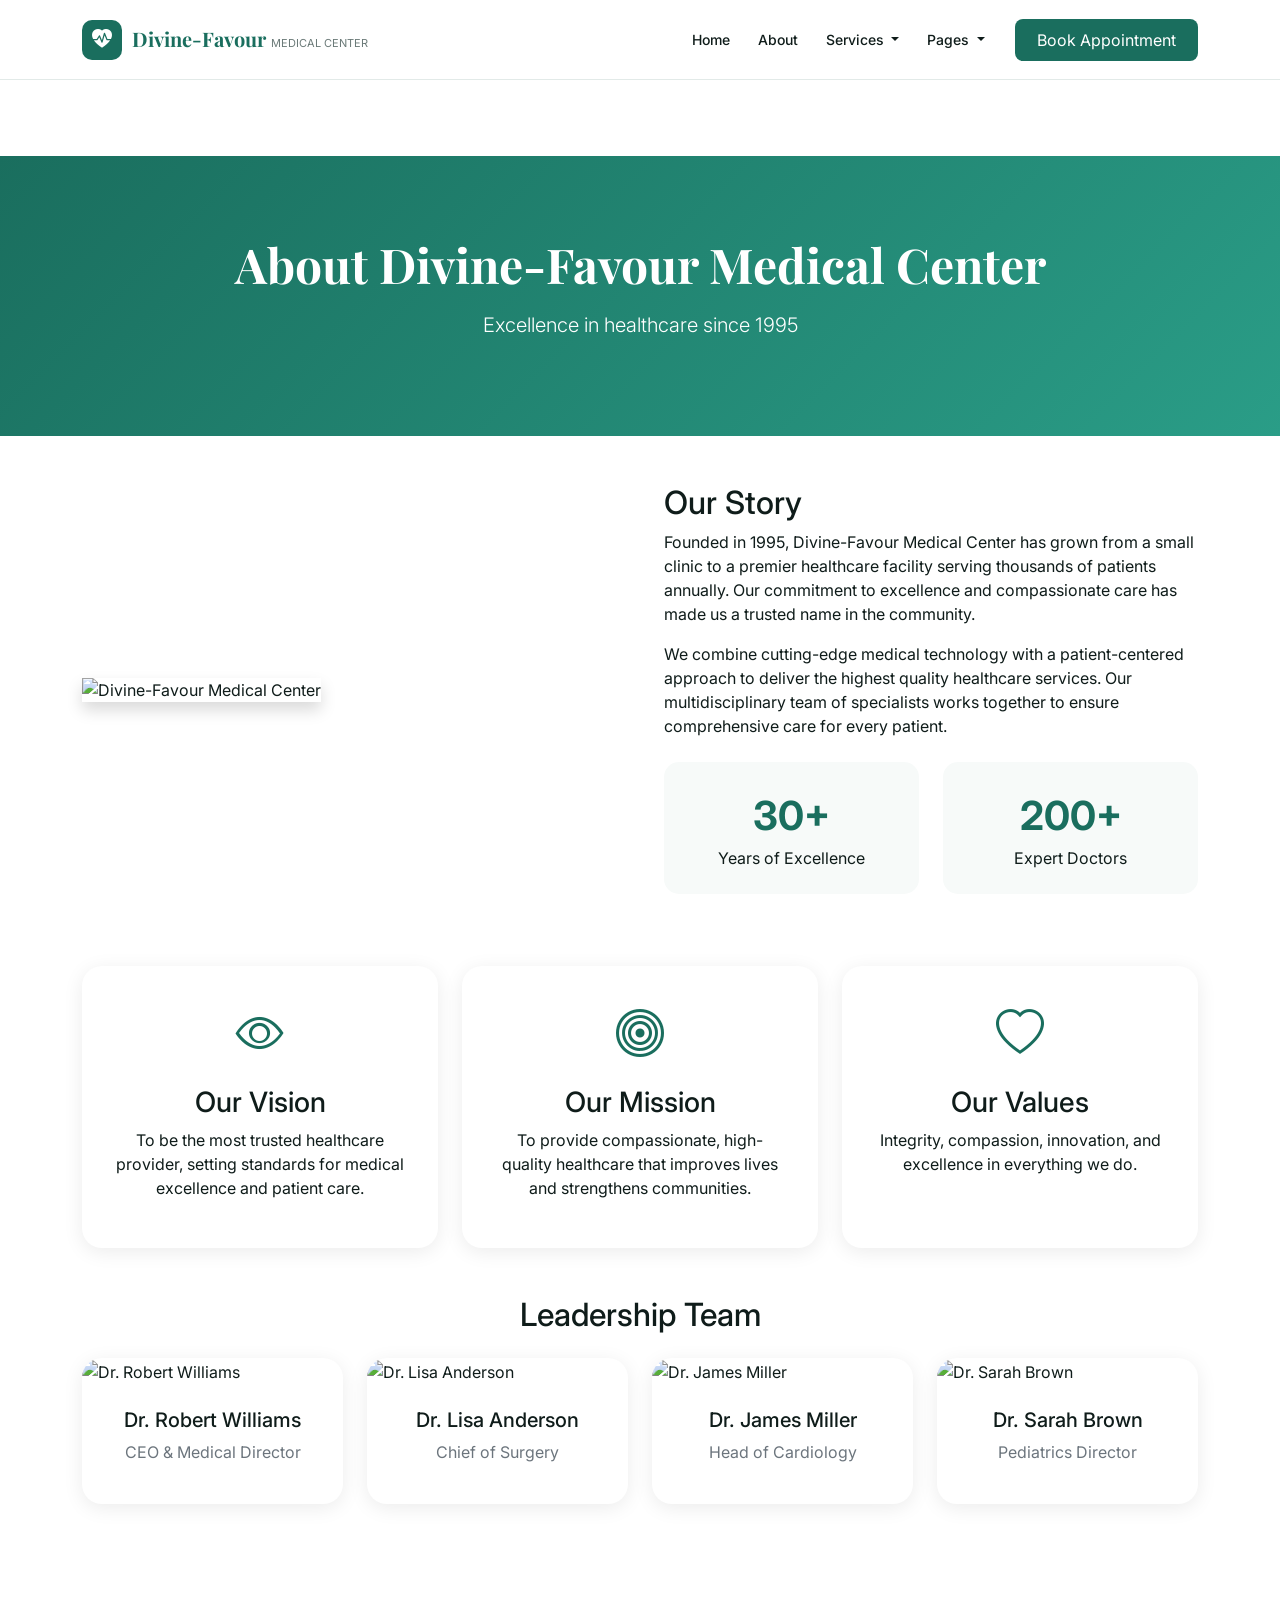
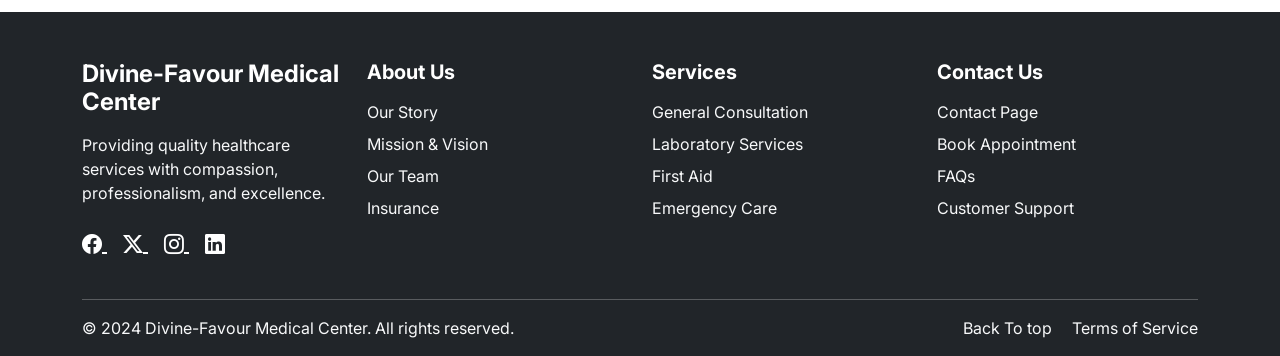
==== commit eafe1315: "Project 10" ====
--- a/pages/about.html
+++ b/pages/about.html
@@ -3,7 +3,7 @@
   <head>
     <meta charset="UTF-8" />
     <meta name="viewport" content="width=device-width, initial-scale=1.0" />
-    <title>About Us - Divine-Favour Medical Center</title>
+    <title>Alogout Us - Divine-Favour Medical Center</title>
     <link rel="stylesheet" href="/css/bootstrap.min.css" />
     <link
       href="https://cdn.jsdelivr.net/npm/bootstrap-icons@1.11.3/font/bootstrap-icons.css"
@@ -117,8 +117,8 @@
                   >
                 </li>
                 <li>
-                  <a class="dropdown-item" href="#"
-                    ><i class="bi bi-newspaper"></i>Blog</a
+                  <a class="dropdown-item" href="/pages/first-aid.html"
+                    ><i class="bi bi-newspaper"></i>First Aid</a
                   >
                 </li>
                 <li><hr class="dropdown-divider my-1" /></li>
@@ -133,8 +133,9 @@
 
           <!-- Action Buttons -->
           <div class="d-flex gap-2 ms-lg-3 mt-3 mt-lg-0">
-            <a href="#" class="nav-cta-login">Log in</a>
-            <a href="#" class="nav-cta-signup">Sign Up</a>
+            <a href="/pages/appointment.html" class="nav-cta-signup"
+              >Book Appointment</a
+            >
           </div>
         </div>
       </div>
@@ -286,21 +287,203 @@
       </div>
     </section>
 
-    <footer class="footer">
+    <footer class="footer bg-dark text-white pt-5 pb-3">
       <div class="container">
         <div class="row">
-          <div class="col-lg-4">
-            <p>© 2024 Divine-Favour Medical Center. All rights reserved.</p>
-          </div>
-          <div class="col-lg-4 text-center">
-            <a href="../index.html" style="color: white; text-decoration: none"
-              >Back to Home</a
+          <!-- Left Section -->
+          <div class="col-lg-3 mb-4">
+            <h4 class="fw-bold mb-3">Divine-Favour Medical Center</h4>
+
+            <p class="text-light">
+              Providing quality healthcare services with compassion,
+              professionalism, and excellence.
+            </p>
+
+            <!-- Social Media Icons -->
+            <div class="mt-4">
+              <a
+                href="https://facebook.com"
+                target="_blank"
+                class="text-white me-3 fs-5"
+              >
+                <i class="bi bi-facebook"></i>
+              </a>
+
+              <a
+                href="https://twitter.com"
+                target="_blank"
+                class="text-white me-3 fs-5"
+              >
+                <i class="bi bi-twitter-x"></i>
+              </a>
+
+              <a
+                href="https://instagram.com"
+                target="_blank"
+                class="text-white me-3 fs-5"
+              >
+                <i class="bi bi-instagram"></i>
+              </a>
+
+              <a
+                href="https://linkedin.com"
+                target="_blank"
+                class="text-white fs-5"
+              >
+                <i class="bi bi-linkedin"></i>
+              </a>
+            </div>
+          </div>
+
+          <!-- About Us -->
+          <div class="col-lg-3 col-md-4 mb-4">
+            <h5 class="fw-bold mb-3">About Us</h5>
+
+            <ul class="list-unstyled">
+              <li class="mb-2">
+                <a
+                  href="/pages/about.html"
+                  class="text-light text-decoration-none"
+                >
+                  Our Story
+                </a>
+              </li>
+
+              <li class="mb-2">
+                <a
+                  href="/pages/emergency-care.html"
+                  class="text-light text-decoration-none"
+                >
+                  Mission & Vision
+                </a>
+              </li>
+
+              <li class="mb-2">
+                <a
+                  href="/pages/doctors-staff.html"
+                  class="text-light text-decoration-none"
+                >
+                  Our Team
+                </a>
+              </li>
+
+              <li>
+                <a
+                  href="/pages/insurance.html"
+                  class="text-light text-decoration-none"
+                >
+                  Insurance
+                </a>
+              </li>
+            </ul>
+          </div>
+
+          <!-- Services -->
+          <div class="col-lg-3 col-md-4 mb-4">
+            <h5 class="fw-bold mb-3">Services</h5>
+
+            <ul class="list-unstyled">
+              <li class="mb-2">
+                <a
+                  href="/pages/contact.html"
+                  class="text-light text-decoration-none"
+                >
+                  General Consultation
+                </a>
+              </li>
+
+              <li class="mb-2">
+                <a href="/index.html" class="text-light text-decoration-none">
+                  Laboratory Services
+                </a>
+              </li>
+
+              <li class="mb-2">
+                <a
+                  href="pages/first-aid.html"
+                  class="text-light text-decoration-none"
+                >
+                  First Aid
+                </a>
+              </li>
+
+              <li>
+                <a
+                  href="/pages/emergency-care.html"
+                  class="text-light text-decoration-none"
+                >
+                  Emergency Care
+                </a>
+              </li>
+            </ul>
+          </div>
+
+          <!-- Contact Us -->
+          <div class="col-lg-3 col-md-4 mb-4">
+            <h5 class="fw-bold mb-3">Contact Us</h5>
+
+            <ul class="list-unstyled">
+              <li class="mb-2">
+                <a href="contact.html" class="text-light text-decoration-none">
+                  Contact Page
+                </a>
+              </li>
+
+              <li class="mb-2">
+                <a
+                  href="pages/appointment.html"
+                  class="text-light text-decoration-none"
+                >
+                  Book Appointment
+                </a>
+              </li>
+
+              <li class="mb-2">
+                <a
+                  href="pages/faqs.html"
+                  class="text-light text-decoration-none"
+                >
+                  FAQs
+                </a>
+              </li>
+
+              <li>
+                <a
+                  href="pages/contact.html"
+                  class="text-light text-decoration-none"
+                >
+                  Customer Support
+                </a>
+              </li>
+            </ul>
+          </div>
+        </div>
+
+        <!-- Bottom Footer -->
+        <hr class="border-secondary" />
+
+        <div class="row align-items-center">
+          <div class="col-md-6">
+            <p class="mb-0 text-light">
+              © 2024 Divine-Favour Medical Center. All rights reserved.
+            </p>
+          </div>
+
+          <div class="col-md-6 text-md-end mt-3 mt-md-0">
+            <a
+              href="/pages/about.html"
+              class="text-light text-decoration-none me-3"
             >
+              Back To top
+            </a>
+
+            <a href="#" class="text-light text-decoration-none">
+              Terms of Service
+            </a>
           </div>
         </div>
       </div>
     </footer>
-
-  
+    <script src="/js/bootstrap.js"></script>
   </body>
 </html>
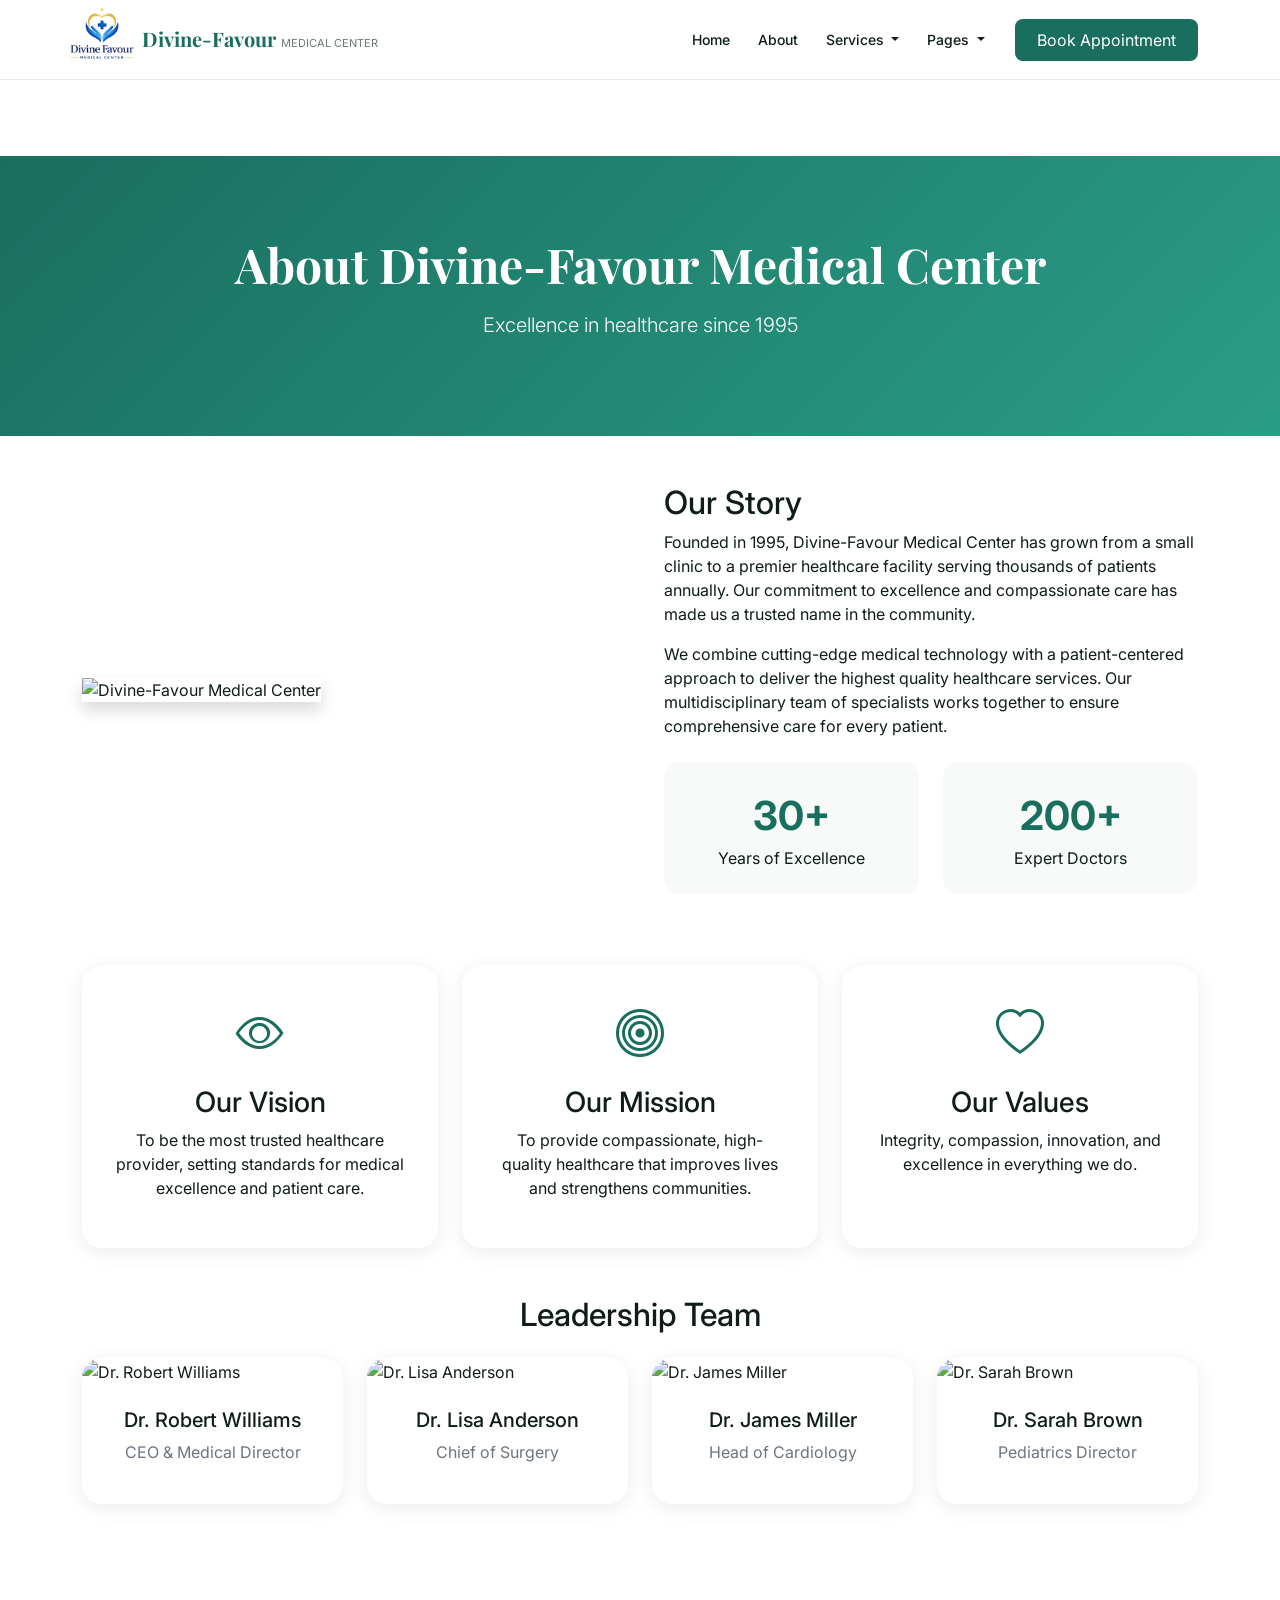
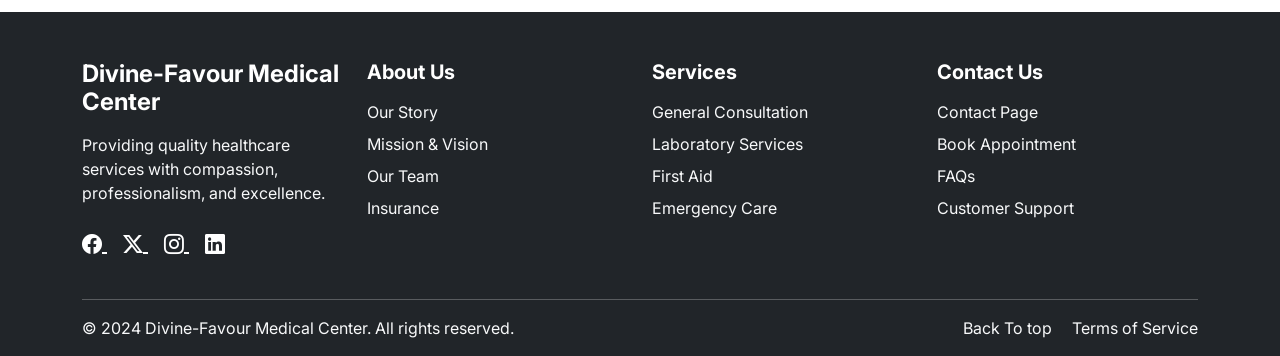
==== commit ce5862db: "project 11" ====
--- a/pages/about.html
+++ b/pages/about.html
@@ -20,11 +20,12 @@
     <!-- Main Navigation Bar -->
     <nav class="main-navbar navbar navbar-expand-lg">
       <div class="container">
-        <!-- Brand / Logo -->
-        <a class="navbar-brand" href="#">
+       <!-- Brand / Logo -->
+        <a class="navbar-brand" href="/index.html">
           <div class="brand-icon">
-            <i class="bi bi-heart-pulse-fill"></i>
-          </div>
+         <img src="/logo/ChatGPT Image May 13, 2026, 05_31_06 PM.png" width="130px">
+          </div> <br>
+          
           <div class="brand-text">
             <strong>Divine-Favour</strong>
             <span>Medical Center</span>
--- a/pages/css2/about.css
+++ b/pages/css2/about.css
@@ -47,7 +47,7 @@
 .brand-icon {
   width: 40px;
   height: 40px;
-  background: var(--primary);
+  background: var(--white);
   border-radius: 10px;
   display: flex;
   align-items: center;
